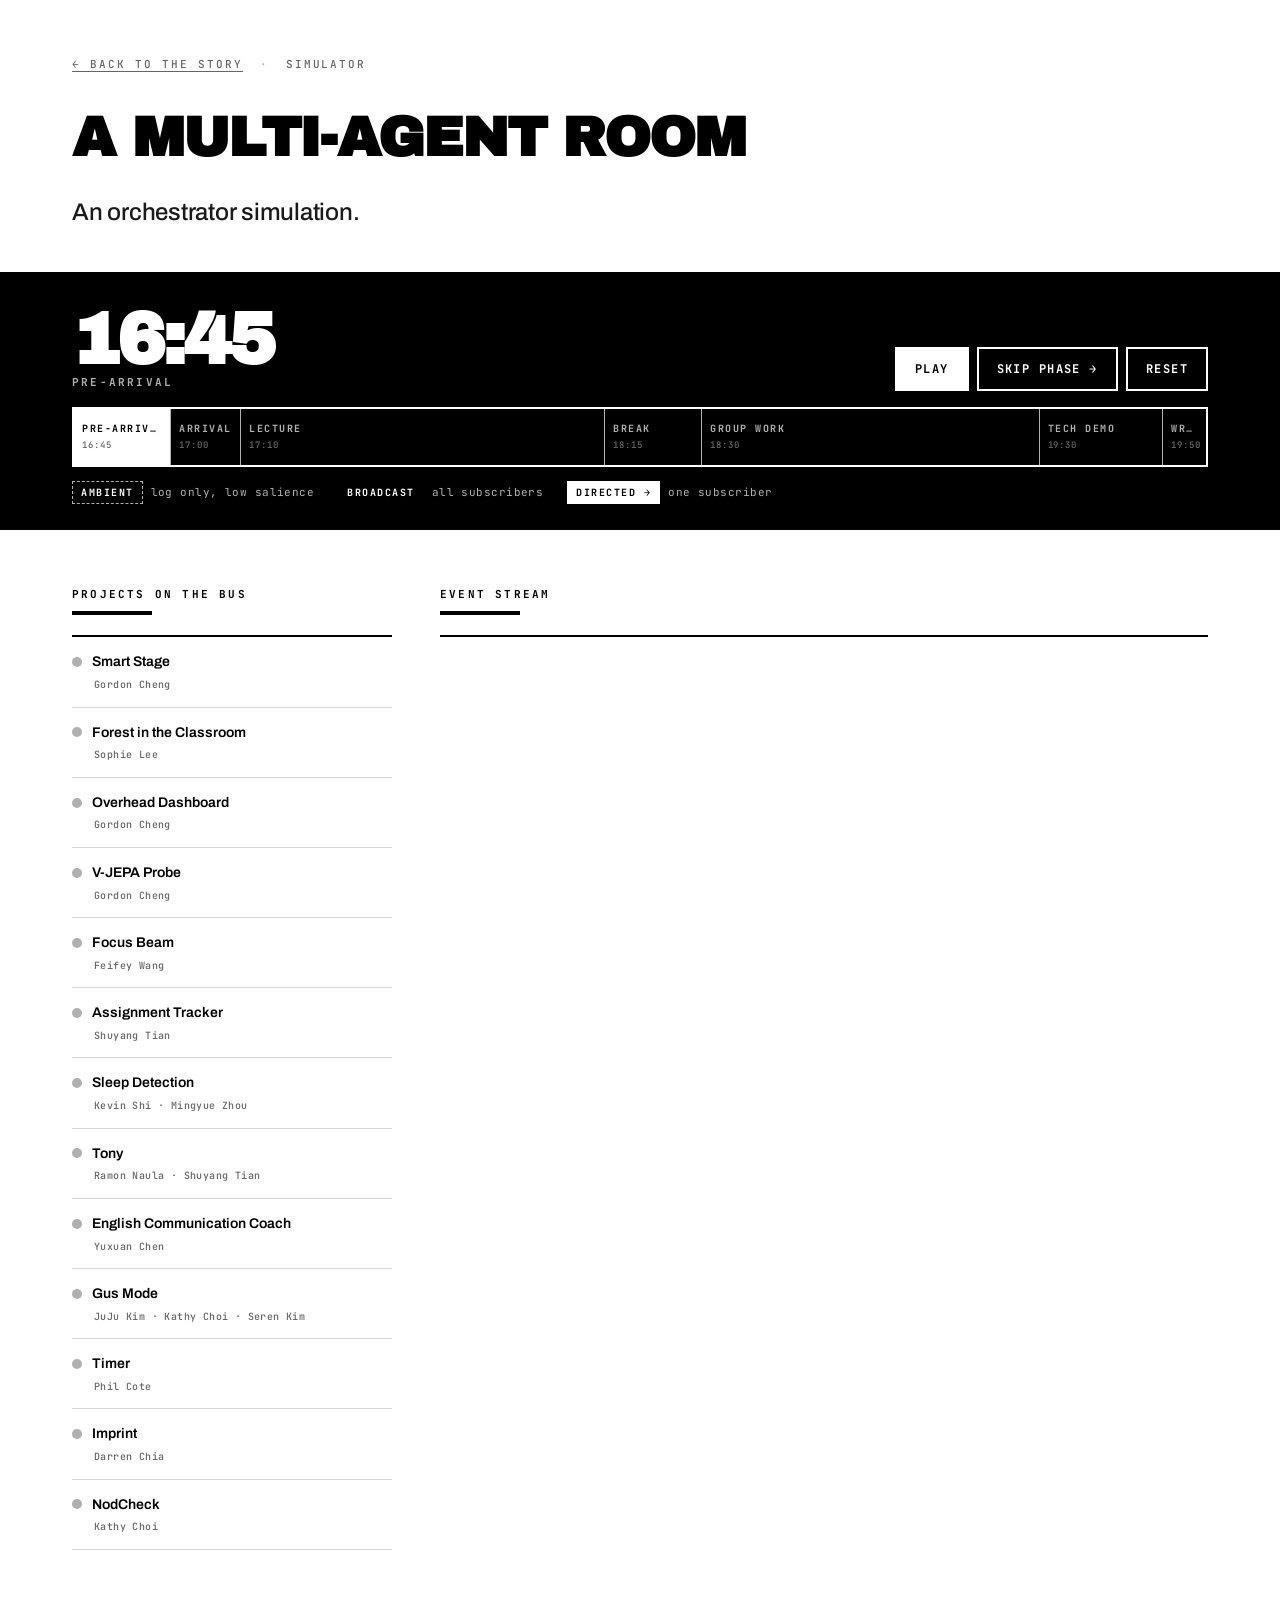
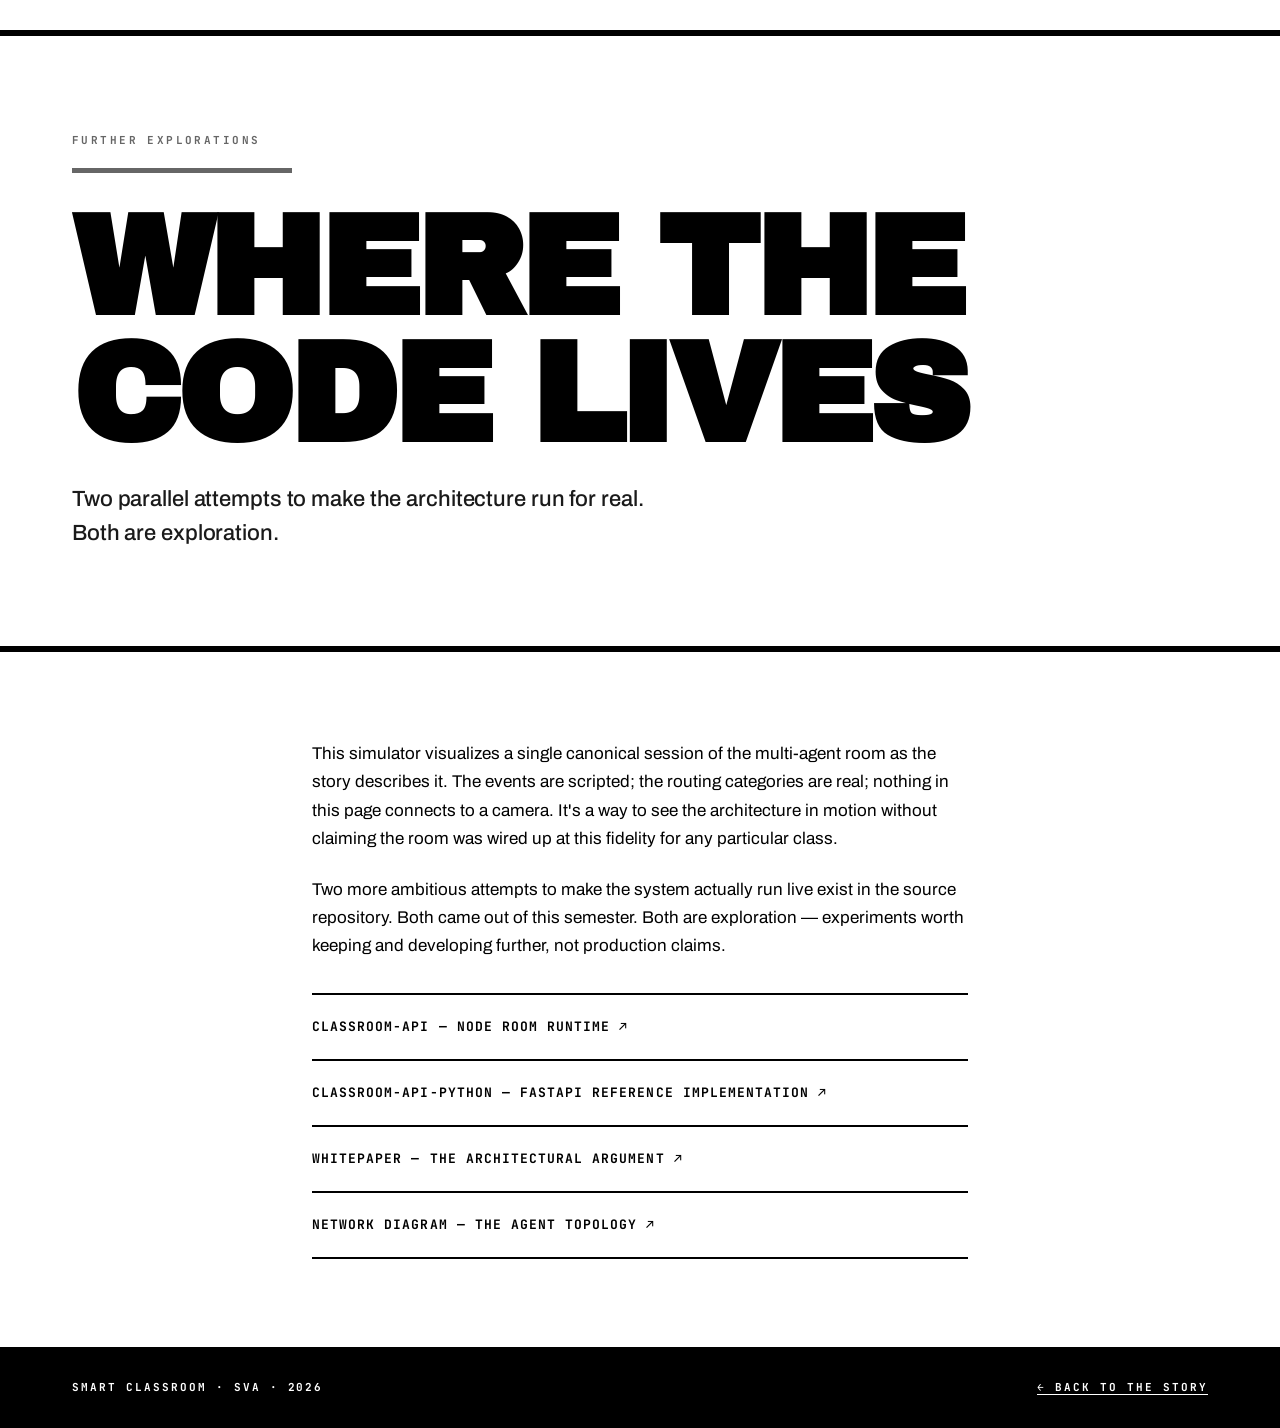
==== simulator.html @ cd3deb0e "add simulator + further explorations" ====
<!DOCTYPE html>
<html lang="en">
<head>
<meta charset="utf-8">
<meta name="viewport" content="width=device-width, initial-scale=1.0">
<title>The Smart Classroom · Simulator</title>
<meta name="description" content="A visualization of what the multi-agent room could do across one Monday session. Companion to the Smart Classroom story site.">
<link rel="preconnect" href="https://fonts.googleapis.com">
<link rel="preconnect" href="https://fonts.gstatic.com" crossorigin>
<link href="https://fonts.googleapis.com/css2?family=Archivo:wght@400;500;600;700;800;900&family=Archivo+Black&family=JetBrains+Mono:wght@400;500;700&display=swap" rel="stylesheet">
<link rel="stylesheet" href="style.css?v=10">
<link rel="stylesheet" href="simulator.css?v=3">
</head>
<body class="simulator-body">

<header class="masthead">
  <div class="masthead-inner">
    <div class="meta">
      <span class="meta-label"><a href="index.html" style="color:inherit; border-bottom-color:inherit;">&larr; Back to the story</a></span>
      <span class="meta-sep">·</span>
      <span class="meta-label">Simulator</span>
    </div>
    <h1 class="masthead-title">A Multi-Agent Room</h1>
    <p class="masthead-sub">An orchestrator simulation.</p>
  </div>
</header>

<main class="sim-main">

  <!-- ─── Control bar ─────────────────────────────────────────── -->
  <section class="sim-controls">
    <div class="container container-wide">
      <div class="sim-clock-row">
        <div class="sim-clock">
          <span class="sim-clock-time" id="sim-time">16:45</span>
          <span class="sim-clock-phase" id="sim-phase-label">PRE-ARRIVAL</span>
        </div>
        <div class="sim-buttons">
          <button id="btn-play" class="sim-btn sim-btn-primary">Play</button>
          <button id="btn-skip" class="sim-btn">Skip phase &rarr;</button>
          <button id="btn-reset" class="sim-btn">Reset</button>
        </div>
      </div>

      <!-- Phase timeline -->
      <div class="sim-phaseline" id="sim-phaseline"></div>

      <!-- Routing legend -->
      <div class="sim-legend">
        <span class="sim-legend-item"><span class="badge badge-ambient">AMBIENT</span> log only, low salience</span>
        <span class="sim-legend-item"><span class="badge badge-broadcast">BROADCAST</span> all subscribers</span>
        <span class="sim-legend-item"><span class="badge badge-directed">DIRECTED &rarr;</span> one subscriber</span>
      </div>
    </div>
  </section>

  <!-- ─── Main layout: project grid + event stream ────────────── -->
  <section class="sim-layout">
    <div class="container container-wide">
      <div class="sim-grid">

        <aside class="sim-projects" id="sim-projects-panel">
          <h2 class="sim-panel-title">Projects on the bus</h2>
          <ul class="sim-project-list" id="sim-project-list"></ul>
        </aside>

        <article class="sim-stream-wrap">
          <h2 class="sim-panel-title">Event stream</h2>
          <ol class="sim-stream" id="sim-stream"></ol>
        </article>

      </div>
    </div>
  </section>

  <!-- ─── Further Explorations ─────────────────────────────────── -->
  <section class="phase-card phase-card-light">
    <div class="container">
      <div class="phase-meta">
        <span class="phase-num">Further Explorations</span>
      </div>
      <h2 class="phase-title">Where the code lives</h2>
      <p class="phase-sub">Two parallel attempts to make the architecture run for real. Both are exploration.</p>
    </div>
  </section>

  <section class="chapter">
    <div class="container">
      <p>
        This simulator visualizes a single canonical session of the multi-agent room as the story
        describes it. The events are scripted; the routing categories are real; nothing in this page
        connects to a camera. It's a way to see the architecture in motion without claiming the room
        was wired up at this fidelity for any particular class.
      </p>
      <p>
        Two more ambitious attempts to make the system actually run live exist in the source
        repository. Both came out of this semester. Both are exploration &mdash; experiments worth keeping
        and developing further, not production claims.
      </p>
      <ul class="links">
        <li>
          <a href="https://github.com/kandizzy/smart-objects-cameras/tree/main/classroom-api" target="_blank" rel="noopener">
            classroom-api &mdash; Node room runtime &nearr;
          </a>
        </li>
        <li>
          <a href="https://github.com/kandizzy/smart-objects-cameras/tree/main/classroom-api-python" target="_blank" rel="noopener">
            classroom-api-python &mdash; FastAPI reference implementation &nearr;
          </a>
        </li>
        <li>
          <a href="https://github.com/kandizzy/smart-objects-cameras/blob/main/docs/whitepaper/multi-agent-classroom.md" target="_blank" rel="noopener">
            Whitepaper &mdash; the architectural argument &nearr;
          </a>
        </li>
        <li>
          <a href="https://github.com/kandizzy/smart-objects-cameras/blob/main/docs/whitepaper/diagrams/network-diagram.html" target="_blank" rel="noopener">
            Network diagram &mdash; the agent topology &nearr;
          </a>
        </li>
      </ul>
    </div>
  </section>

</main>

<footer class="colophon-footer">
  <div class="container">
    <span>Smart Classroom &middot; SVA &middot; 2026</span>
    <span><a href="index.html">&larr; Back to the story</a></span>
  </div>
</footer>

<script src="simulator-data.js?v=3"></script>
<script src="simulator.js?v=3"></script>
</body>
</html>
---- style.css ----
/* ────────────────────────────────────────────────────────────────
   Smart Classroom Story — Bauhaus B&W
   Geometric sans throughout. No serifs. Weight does the work.
──────────────────────────────────────────────────────────────── */

:root {
  --font-display: "Archivo Black", "Archivo", Helvetica, Arial, sans-serif;
  --font-sans:    "Archivo", Helvetica, Arial, sans-serif;
  --font-mono:    "JetBrains Mono", "SF Mono", monospace;

  --ink:        #000000;
  --ink-soft:   #1a1a1a;
  --ink-muted:  #666666;
  --ink-faint:  #b0b0b0;
  --paper:      #ffffff;
  --paper-deep: #ededed;
  --rule:       #000000;
}

* { margin: 0; padding: 0; box-sizing: border-box; }

html { scroll-behavior: smooth; }

/* Anchor targets: extra space above so the section title isn't crammed against the top */
:target {
  scroll-margin-top: 32px;
}
:target::before {
  content: "";
  display: inline-block;
  width: 8px;
  height: 8px;
  margin-right: 14px;
  background: var(--ink);
  vertical-align: middle;
}

body {
  background: var(--paper);
  color: var(--ink);
  font-family: var(--font-sans);
  font-size: 16px;
  line-height: 1.55;
  -webkit-font-smoothing: antialiased;
  text-rendering: optimizeLegibility;
}

a {
  color: var(--ink);
  text-decoration: none;
  border-bottom: 1px solid var(--ink);
  transition: opacity 0.15s;
}
a:hover { opacity: 0.55; }

/* ─── Container ─────────────────────────────────────────────── */

.container {
  max-width: 720px;
  margin: 0 auto;
  padding: 0 32px;
}

/* ─── Masthead ──────────────────────────────────────────────── */

.masthead {
  border-bottom: 6px solid var(--rule);
  padding: 96px 0 64px;
  background: var(--paper);
}

.masthead-inner {
  max-width: 1200px;
  margin: 0 auto;
  padding: 0 32px;
}

.meta {
  font-family: var(--font-mono);
  font-size: 11px;
  font-weight: 500;
  letter-spacing: 0.18em;
  text-transform: uppercase;
  color: var(--ink-muted);
  margin-bottom: 40px;
}
.meta-sep { margin: 0 8px; color: var(--ink-faint); }

.masthead-title {
  font-family: var(--font-display);
  font-weight: 900;
  font-size: clamp(64px, 14vw, 168px);
  line-height: 0.88;
  letter-spacing: -0.04em;
  text-transform: uppercase;
  color: var(--ink);
  margin-bottom: 32px;
}

.masthead-sub {
  font-family: var(--font-sans);
  font-weight: 500;
  font-size: clamp(18px, 2.5vw, 24px);
  letter-spacing: -0.01em;
  color: var(--ink-soft);
  max-width: 640px;
}

/* ─── Phase Cards ───────────────────────────────────────────── */

.phase-card {
  background: var(--ink);
  color: var(--paper);
  padding: 96px 0;
  margin-top: 0;
  border-top: 6px solid var(--rule);
  border-bottom: 6px solid var(--rule);
}
.phase-card .container {
  max-width: 1200px;
}

.phase-card-light {
  background: var(--paper);
  color: var(--ink);
}
.phase-card-light .phase-meta { color: var(--ink-muted); border-color: var(--ink); opacity: 1; }
.phase-card-light .phase-time { color: var(--ink); }
.phase-card-light .phase-num { color: var(--ink-muted); }
.phase-card-light .phase-sub { color: var(--ink-soft); }

.phase-meta {
  font-family: var(--font-mono);
  font-size: 11px;
  font-weight: 700;
  letter-spacing: 0.22em;
  text-transform: uppercase;
  color: var(--paper);
  display: flex;
  justify-content: space-between;
  align-items: baseline;
  margin-bottom: 32px;
  padding-bottom: 24px;
  position: relative;
  opacity: 0.95;
}
/* Partial-width left-anchored bar — Swiss/Bauhaus rule.
   Doesn't reach the right edge; that's the point. */
.phase-meta::after {
  content: "";
  position: absolute;
  bottom: 0;
  left: 0;
  width: 220px;
  height: 5px;
  background: currentColor;
}

.phase-time {
  font-size: 14px;
  font-weight: 700;
  letter-spacing: 0.18em;
}

.phase-title {
  font-family: var(--font-display);
  font-weight: 900;
  font-size: clamp(56px, 11vw, 144px);
  line-height: 0.9;
  letter-spacing: -0.04em;
  text-transform: uppercase;
  margin-bottom: 24px;
}

.phase-sub {
  font-family: var(--font-sans);
  font-weight: 500;
  font-size: clamp(16px, 2vw, 22px);
  letter-spacing: -0.005em;
  color: var(--paper-deep);
  max-width: 600px;
}

/* ─── Chapters ──────────────────────────────────────────────── */

.chapter {
  padding: 88px 0;
}

.chapter-hero {
  padding: 96px 0 80px;
  border-bottom: 2px solid var(--ink);
}

.lede {
  font-family: var(--font-sans);
  font-weight: 600;
  font-size: clamp(22px, 2.8vw, 30px);
  line-height: 1.3;
  letter-spacing: -0.015em;
  margin-bottom: 32px;
  color: var(--ink);
}

.lede-runner {
  font-family: var(--font-sans);
  font-weight: 400;
  font-size: 16px;
  line-height: 1.65;
  color: var(--ink-soft);
  max-width: 600px;
}

.chapter p {
  font-family: var(--font-sans);
  font-weight: 400;
  font-size: 17px;
  line-height: 1.65;
  margin-bottom: 1.4em;
  color: var(--ink);
}

.chapter p strong {
  font-family: var(--font-sans);
  font-weight: 800;
  letter-spacing: -0.01em;
}

.chapter p em {
  font-style: italic;
}

.aside {
  font-family: var(--font-mono) !important;
  font-size: 12px !important;
  font-weight: 400 !important;
  line-height: 1.6 !important;
  color: var(--ink-soft) !important;
  border-left: 4px solid var(--ink);
  padding: 4px 0 4px 20px;
  margin: 2.5em 0;
  max-width: 600px;
  text-transform: none;
  letter-spacing: 0;
}

/* ─── Blockquotes ───────────────────────────────────────────── */

blockquote {
  margin: 3em 0;
  padding: 32px 0;
  border-top: 4px solid var(--ink);
  border-bottom: 4px solid var(--ink);
}

blockquote p {
  font-family: var(--font-sans) !important;
  font-weight: 700 !important;
  font-style: normal !important;
  font-size: clamp(22px, 2.8vw, 28px) !important;
  line-height: 1.3 !important;
  letter-spacing: -0.02em !important;
  margin-bottom: 20px !important;
  color: var(--ink);
}

blockquote cite {
  font-family: var(--font-mono);
  font-style: normal;
  font-size: 11px;
  font-weight: 700;
  letter-spacing: 0.18em;
  text-transform: uppercase;
  color: var(--ink-muted);
  display: block;
}

/* ─── Figures ───────────────────────────────────────────────── */

.figure {
  margin: 3em 0;
}

.figure img,
.figure video {
  display: block;
  width: 100%;
  height: auto;
  border: 2px solid var(--ink);
  background: var(--ink);
}

.figure video {
  outline: none;
}

.figure-wide {
  max-width: 1200px;
  margin-left: 50%;
  transform: translateX(-50%);
  width: min(calc(100vw - 64px), 1200px);
}

.figure figcaption {
  font-family: var(--font-mono);
  font-size: 11px;
  font-weight: 500;
  letter-spacing: 0.08em;
  color: var(--ink);
  margin-top: 12px;
  padding-top: 10px;
  border-top: 2px solid var(--ink);
  line-height: 1.5;
  text-transform: uppercase;
}

/* ─── Links list ────────────────────────────────────────────── */

.links {
  list-style: none;
  margin-top: 2em;
  border-top: 2px solid var(--ink);
}
.links li {
  border-bottom: 2px solid var(--ink);
}
.links a {
  display: block;
  padding: 22px 0;
  font-family: var(--font-mono);
  font-size: 13px;
  font-weight: 700;
  letter-spacing: 0.08em;
  text-transform: uppercase;
  border-bottom: none;
  color: var(--ink);
  transition: padding 0.15s, background 0.15s;
}
.links a:hover {
  background: var(--ink);
  color: var(--paper);
  opacity: 1;
  padding-left: 16px;
  padding-right: 16px;
}

/* ─── Credits ───────────────────────────────────────────────── */

.chapter-credits {
  background: var(--paper-deep);
  padding: 96px 0 64px;
  border-top: 6px solid var(--rule);
}

.credits-title {
  font-family: var(--font-display);
  font-weight: 900;
  font-size: clamp(48px, 7vw, 88px);
  line-height: 0.9;
  letter-spacing: -0.04em;
  text-transform: uppercase;
  margin-bottom: 56px;
}

.credits-grid {
  display: grid;
  grid-template-columns: repeat(auto-fit, minmax(240px, 1fr));
  gap: 48px;
  margin-bottom: 48px;
}

.credits-block h3 {
  font-family: var(--font-mono);
  font-size: 11px;
  font-weight: 700;
  letter-spacing: 0.2em;
  text-transform: uppercase;
  color: var(--ink);
  margin-bottom: 16px;
  padding-bottom: 12px;
  position: relative;
}
.credits-block h3::after {
  content: "";
  position: absolute;
  bottom: 0;
  left: 0;
  width: 80px;
  height: 4px;
  background: var(--ink);
}

.credits-block ul {
  list-style: none;
}

.credits-block li {
  font-family: var(--font-sans);
  font-weight: 400;
  font-size: 15px;
  line-height: 1.7;
  color: var(--ink-soft);
}

.credits-block li a {
  font-family: var(--font-mono);
  font-size: 12px;
  font-weight: 500;
  border-bottom: 1px solid var(--ink-faint);
}

.project-jump {
  display: grid;
  grid-template-columns: repeat(auto-fill, minmax(180px, 1fr));
  gap: 8px 24px;
}
.project-jump li {
  font-size: 13px;
}
.project-jump a {
  font-family: var(--font-mono);
  font-size: 12px;
  font-weight: 500;
  letter-spacing: 0.04em;
  text-transform: uppercase;
  border-bottom: 1px solid var(--ink-faint);
}

.colophon {
  font-family: var(--font-sans);
  font-weight: 400;
  font-size: 14px;
  line-height: 1.65;
  color: var(--ink-muted);
  max-width: 640px;
  margin-top: 48px;
  padding-top: 24px;
  border-top: 2px solid var(--ink);
}
.colophon em { font-style: normal; font-weight: 700; }

/* ─── Footer ────────────────────────────────────────────────── */

.colophon-footer {
  background: var(--ink);
  color: var(--paper);
  padding: 32px 0;
}
.colophon-footer .container {
  max-width: 1200px;
  display: flex;
  justify-content: space-between;
  align-items: center;
  font-family: var(--font-mono);
  font-size: 11px;
  font-weight: 700;
  letter-spacing: 0.18em;
  text-transform: uppercase;
}
.colophon-footer a {
  color: var(--paper);
  border-bottom-color: var(--paper);
}

/* ─── Mobile ────────────────────────────────────────────────── */

@media (max-width: 640px) {
  .container { padding: 0 20px; }
  .masthead { padding: 56px 0 40px; }
  .phase-card { padding: 56px 0; }
  .chapter { padding: 56px 0; }
  .figure-wide { width: calc(100vw - 40px); }

  /* Display titles: pure-vw scaling so long single words ("Classroom",
     "Contributors") don't overshoot the viewport at narrow widths. */
  .masthead-title {
    font-size: 11vw;
    letter-spacing: -0.05em;
    line-height: 0.92;
  }
  .phase-title {
    font-size: 12vw;
    letter-spacing: -0.03em;
    line-height: 0.92;
  }
  .credits-title {
    font-size: 8.5vw;
    letter-spacing: -0.05em;
    line-height: 0.92;
  }

  /* Safety net: hyphenate long words rather than overflow. */
  .masthead-title,
  .phase-title,
  .credits-title {
    overflow-wrap: break-word;
    hyphens: auto;
    -webkit-hyphens: auto;
  }
}

/* ─── Print ─────────────────────────────────────────────────── */

@media print {
  body { background: white; color: black; font-size: 11pt; }
  .phase-card { background: white; color: black; border-top: 2pt solid black; border-bottom: 2pt solid black; padding: 32pt 0; page-break-before: always; }
  .phase-title, .phase-sub, .phase-meta, .phase-time { color: black !important; }
  .colophon-footer { background: white; color: black; border-top: 1pt solid black; }
  .figure { page-break-inside: avoid; }
  .links { display: none; }
}
---- simulator.css ----
/* ────────────────────────────────────────────────────────────────
   Simulator — extends style.css with playback-specific bits.
──────────────────────────────────────────────────────────────── */

.simulator-body { background: var(--paper); }

/* Smaller masthead title on the simulator page — the clock is the
   primary visual, so the page title plays a supporting role. */
.simulator-body .masthead-title {
  font-size: clamp(32px, 5vw, 56px);
  letter-spacing: -0.03em;
}
.simulator-body .masthead { padding: 56px 0 40px; }

.container-wide {
  max-width: 1200px;
  margin: 0 auto;
  padding: 0 32px;
}

/* ─── Control bar ───────────────────────────────────────────── */

.sim-controls {
  background: var(--ink);
  color: var(--paper);
  padding: 24px 0 20px;
  border-top: 6px solid var(--rule);
  border-bottom: 6px solid var(--rule);
  position: sticky;
  top: 0;
  z-index: 50;
}

.sim-clock-row {
  display: flex;
  align-items: flex-end;
  justify-content: space-between;
  gap: 24px;
  flex-wrap: wrap;
  margin-bottom: 16px;
}

.sim-clock {
  display: flex;
  flex-direction: column;
  gap: 2px;
}
.sim-clock-time {
  font-family: var(--font-display);
  font-weight: 900;
  font-size: clamp(40px, 6vw, 72px);
  line-height: 0.9;
  letter-spacing: -0.04em;
  color: var(--paper);
}
.sim-clock-phase {
  font-family: var(--font-mono);
  font-size: 11px;
  font-weight: 700;
  letter-spacing: 0.2em;
  color: var(--ink-faint);
}

.sim-buttons {
  display: flex;
  gap: 8px;
  flex-wrap: wrap;
}
.sim-btn {
  font-family: var(--font-mono);
  font-size: 12px;
  font-weight: 700;
  letter-spacing: 0.12em;
  text-transform: uppercase;
  background: transparent;
  color: var(--paper);
  border: 2px solid var(--paper);
  padding: 12px 18px;
  cursor: pointer;
  transition: background 0.15s, color 0.15s;
}
.sim-btn:hover { background: var(--paper); color: var(--ink); }
.sim-btn-primary {
  background: var(--paper);
  color: var(--ink);
}
.sim-btn-primary:hover { background: var(--ink-faint); color: var(--ink); }
.sim-btn-primary.is-playing { background: transparent; color: var(--paper); }

/* ─── Phase line ─────────────────────────────────────────────── */

.sim-phaseline {
  display: flex;
  width: 100%;
  margin-bottom: 14px;
  border: 2px solid var(--paper);
  background: var(--ink);
}
.sim-phaseseg {
  position: relative;
  cursor: pointer;
  padding: 12px 8px;
  border-right: 1px solid var(--ink-faint);
  min-width: 0;
  overflow: hidden;
  transition: background 0.15s;
}
.sim-phaseseg:last-child { border-right: 0; }
.sim-phaseseg-inner {
  position: absolute;
  inset: 0;
  background: transparent;
  pointer-events: none;
}
.sim-phaseseg-label {
  font-family: var(--font-mono);
  font-size: 10px;
  font-weight: 700;
  letter-spacing: 0.15em;
  text-transform: uppercase;
  color: var(--ink-faint);
  white-space: nowrap;
  overflow: hidden;
  text-overflow: ellipsis;
  position: relative;
  z-index: 1;
}
.sim-phaseseg-time {
  font-family: var(--font-mono);
  font-size: 9px;
  font-weight: 500;
  letter-spacing: 0.1em;
  color: var(--ink-faint);
  margin-top: 2px;
  position: relative;
  z-index: 1;
  opacity: 0.6;
}
.sim-phaseseg.is-past { background: rgba(255,255,255,0.08); }
.sim-phaseseg.is-current {
  background: var(--paper);
}
.sim-phaseseg.is-current .sim-phaseseg-label,
.sim-phaseseg.is-current .sim-phaseseg-time { color: var(--ink); }
.sim-phaseseg:hover .sim-phaseseg-label { color: var(--paper); }
.sim-phaseseg.is-current:hover .sim-phaseseg-label { color: var(--ink); }

/* ─── Routing legend ────────────────────────────────────────── */

.sim-legend {
  display: flex;
  gap: 24px;
  flex-wrap: wrap;
  font-family: var(--font-mono);
  font-size: 11px;
  color: var(--ink-faint);
  letter-spacing: 0.04em;
}
.sim-legend-item {
  display: inline-flex;
  align-items: center;
  gap: 8px;
}

/* ─── Routing badges ────────────────────────────────────────── */

.badge {
  display: inline-block;
  font-family: var(--font-mono);
  font-size: 10px;
  font-weight: 700;
  letter-spacing: 0.15em;
  padding: 3px 8px;
  border: 1.5px solid currentColor;
  text-transform: uppercase;
  white-space: nowrap;
}
.badge-ambient {
  color: var(--ink-faint);
  border-style: dashed;
  background: transparent;
}
.badge-broadcast {
  color: var(--paper);
  background: var(--ink);
  border-color: var(--ink);
}
.badge-directed {
  color: var(--ink);
  background: var(--paper);
  border-color: var(--ink);
  border-style: solid;
}
/* Inside the dark control bar, ambient needs more contrast */
.sim-controls .badge-ambient {
  color: var(--paper);
  border-color: var(--ink-faint);
}
.sim-controls .badge-directed {
  background: var(--paper);
  color: var(--ink);
  border-color: var(--paper);
}

/* ─── Layout ────────────────────────────────────────────────── */

.sim-layout {
  background: var(--paper);
  padding: 56px 0 80px;
}
.sim-grid {
  display: grid;
  grid-template-columns: minmax(260px, 320px) 1fr;
  gap: 48px;
  align-items: start;
}

.sim-panel-title {
  font-family: var(--font-mono);
  font-size: 11px;
  font-weight: 700;
  letter-spacing: 0.2em;
  text-transform: uppercase;
  color: var(--ink);
  margin-bottom: 20px;
  padding-bottom: 12px;
  position: relative;
}
.sim-panel-title::after {
  content: "";
  position: absolute;
  bottom: 0;
  left: 0;
  width: 80px;
  height: 4px;
  background: var(--ink);
}

/* ─── Project list ──────────────────────────────────────────── */

.sim-project-list { list-style: none; }
.sim-project {
  border-bottom: 1px solid var(--border-subtle, #d8d6d2);
  padding: 14px 0;
  transition: background 0.2s, padding 0.2s;
}
.sim-project:first-child { border-top: 2px solid var(--ink); }
.sim-project-row {
  display: flex;
  align-items: center;
  gap: 10px;
}
.sim-project-dot {
  display: inline-block;
  width: 10px;
  height: 10px;
  border-radius: 50%;
  background: var(--ink-faint);
  flex-shrink: 0;
  transition: background 0.15s, transform 0.2s;
}
.sim-project-name {
  font-family: var(--font-sans);
  font-size: 14px;
  font-weight: 600;
  color: var(--ink);
}
.sim-project-students {
  font-family: var(--font-mono);
  font-size: 10px;
  font-weight: 500;
  letter-spacing: 0.04em;
  color: var(--ink-muted);
  margin-top: 4px;
  margin-left: 22px;
}
.sim-project.is-active {
  background: var(--ink);
  padding-left: 12px;
  padding-right: 12px;
  margin-left: -12px;
  margin-right: -12px;
}
.sim-project.is-active .sim-project-dot {
  background: var(--paper);
  transform: scale(1.2);
}
.sim-project.is-active .sim-project-name { color: var(--paper); }
.sim-project.is-active .sim-project-students { color: var(--ink-faint); }

/* ─── Event stream ──────────────────────────────────────────── */

.sim-stream-wrap {
  min-width: 0;
}
.sim-stream {
  list-style: none;
  border-top: 2px solid var(--ink);
  max-height: 70vh;
  overflow-y: auto;
  padding-right: 8px;
}
.sim-event {
  border-bottom: 1px solid var(--border-subtle, #d8d6d2);
  padding: 16px 0;
  animation: sim-event-in 0.4s ease-out;
}
@keyframes sim-event-in {
  from { opacity: 0; transform: translateY(8px); }
  to   { opacity: 1; transform: translateY(0); }
}
.sim-event-head {
  display: flex;
  align-items: center;
  gap: 12px;
  flex-wrap: wrap;
  margin-bottom: 6px;
}
.sim-event-time {
  font-family: var(--font-mono);
  font-size: 13px;
  font-weight: 700;
  color: var(--ink);
  letter-spacing: 0.05em;
}
.sim-event-source {
  font-family: var(--font-mono);
  font-size: 12px;
  font-weight: 600;
  color: var(--ink);
  letter-spacing: 0.02em;
}
.sim-event-type {
  color: var(--ink-muted);
  font-weight: 400;
}
.sim-event-summary {
  font-family: var(--font-sans);
  font-size: 14px;
  line-height: 1.5;
  color: var(--ink-soft);
  padding-left: 0;
}
.sim-event-summary strong {
  font-family: var(--font-mono);
  font-size: 12px;
  color: var(--ink);
  letter-spacing: 0.04em;
}

/* ─── Mobile ────────────────────────────────────────────────── */

@media (max-width: 720px) {
  .container-wide { padding: 0 20px; }
  .sim-controls { padding: 32px 0 24px; }
  .sim-clock-row { flex-direction: column; align-items: flex-start; gap: 16px; }
  .sim-clock-time { font-size: 56px; }
  .sim-buttons { width: 100%; }
  .sim-btn { flex: 1 1 auto; padding: 14px 8px; }
  .sim-grid { grid-template-columns: 1fr; gap: 40px; }
  .sim-stream { max-height: none; }
  .sim-phaseseg-time { display: none; }
  .sim-phaseseg-label { font-size: 9px; }
}
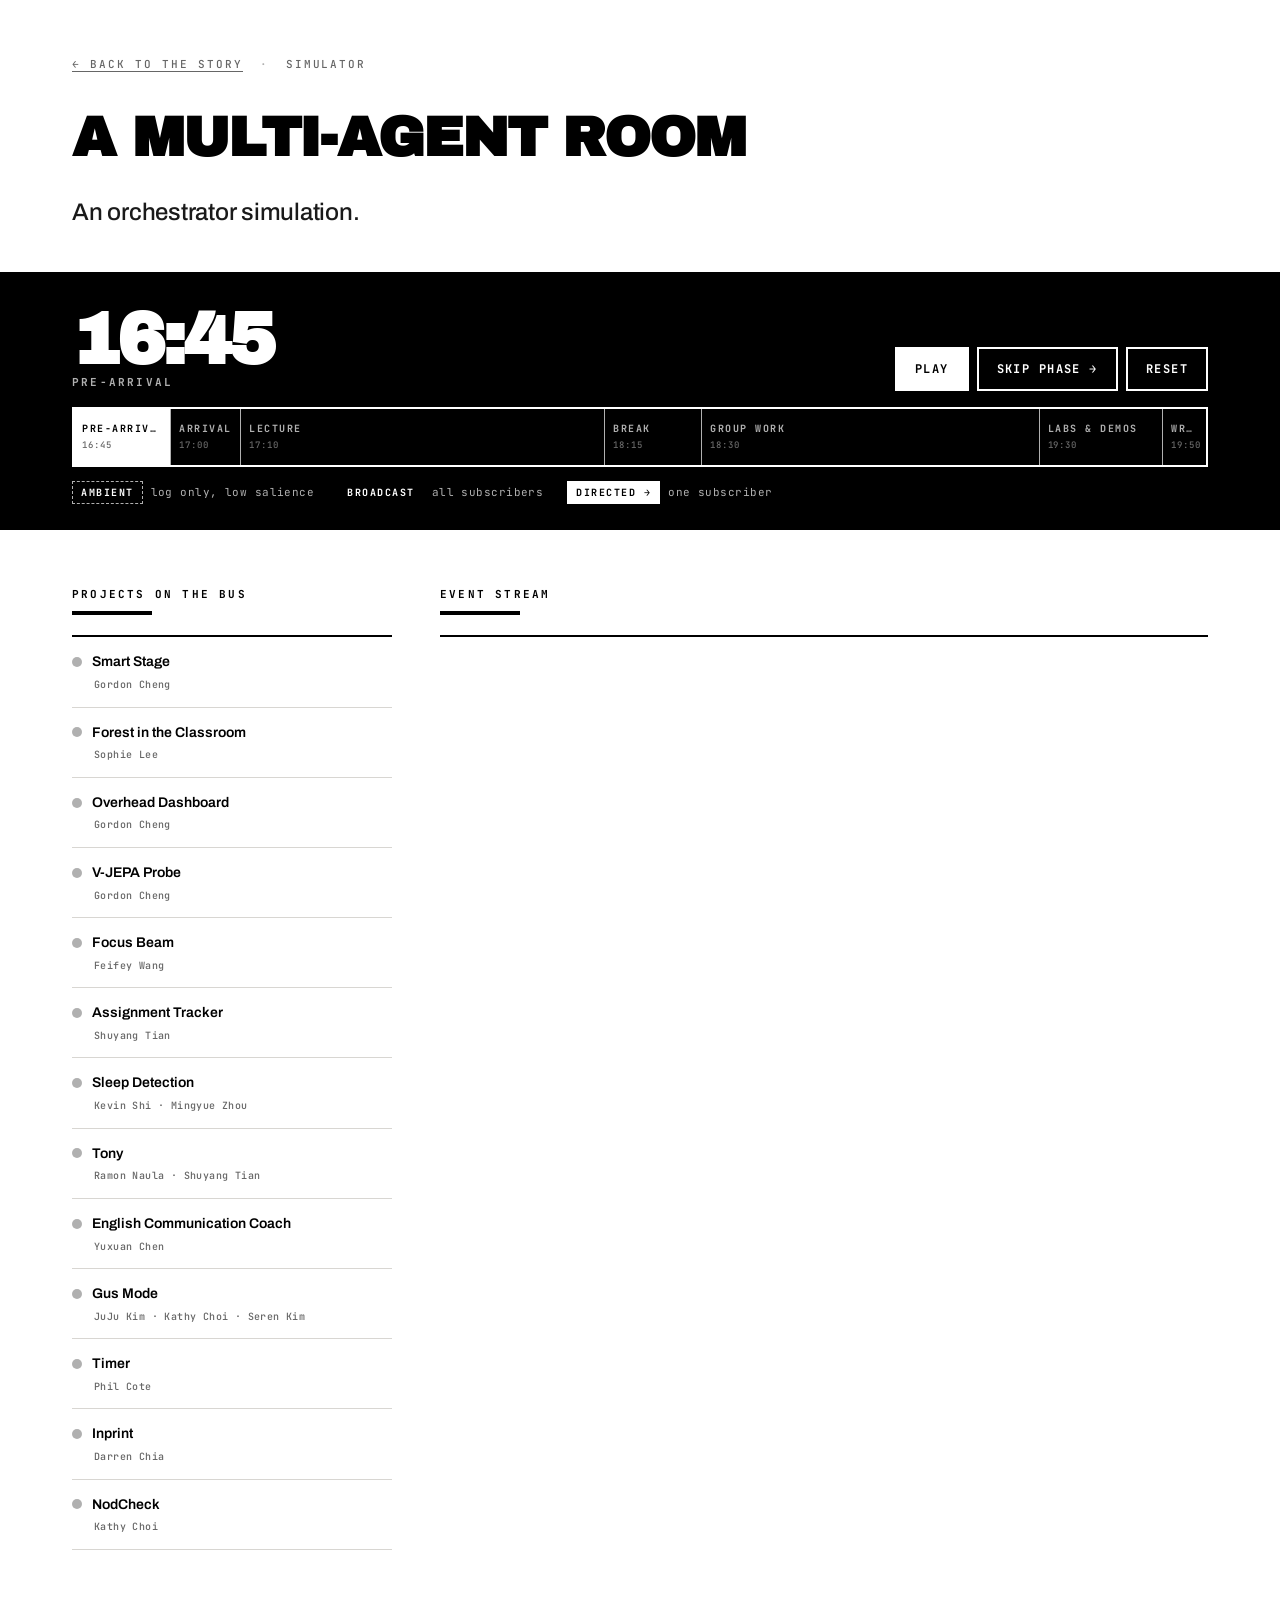
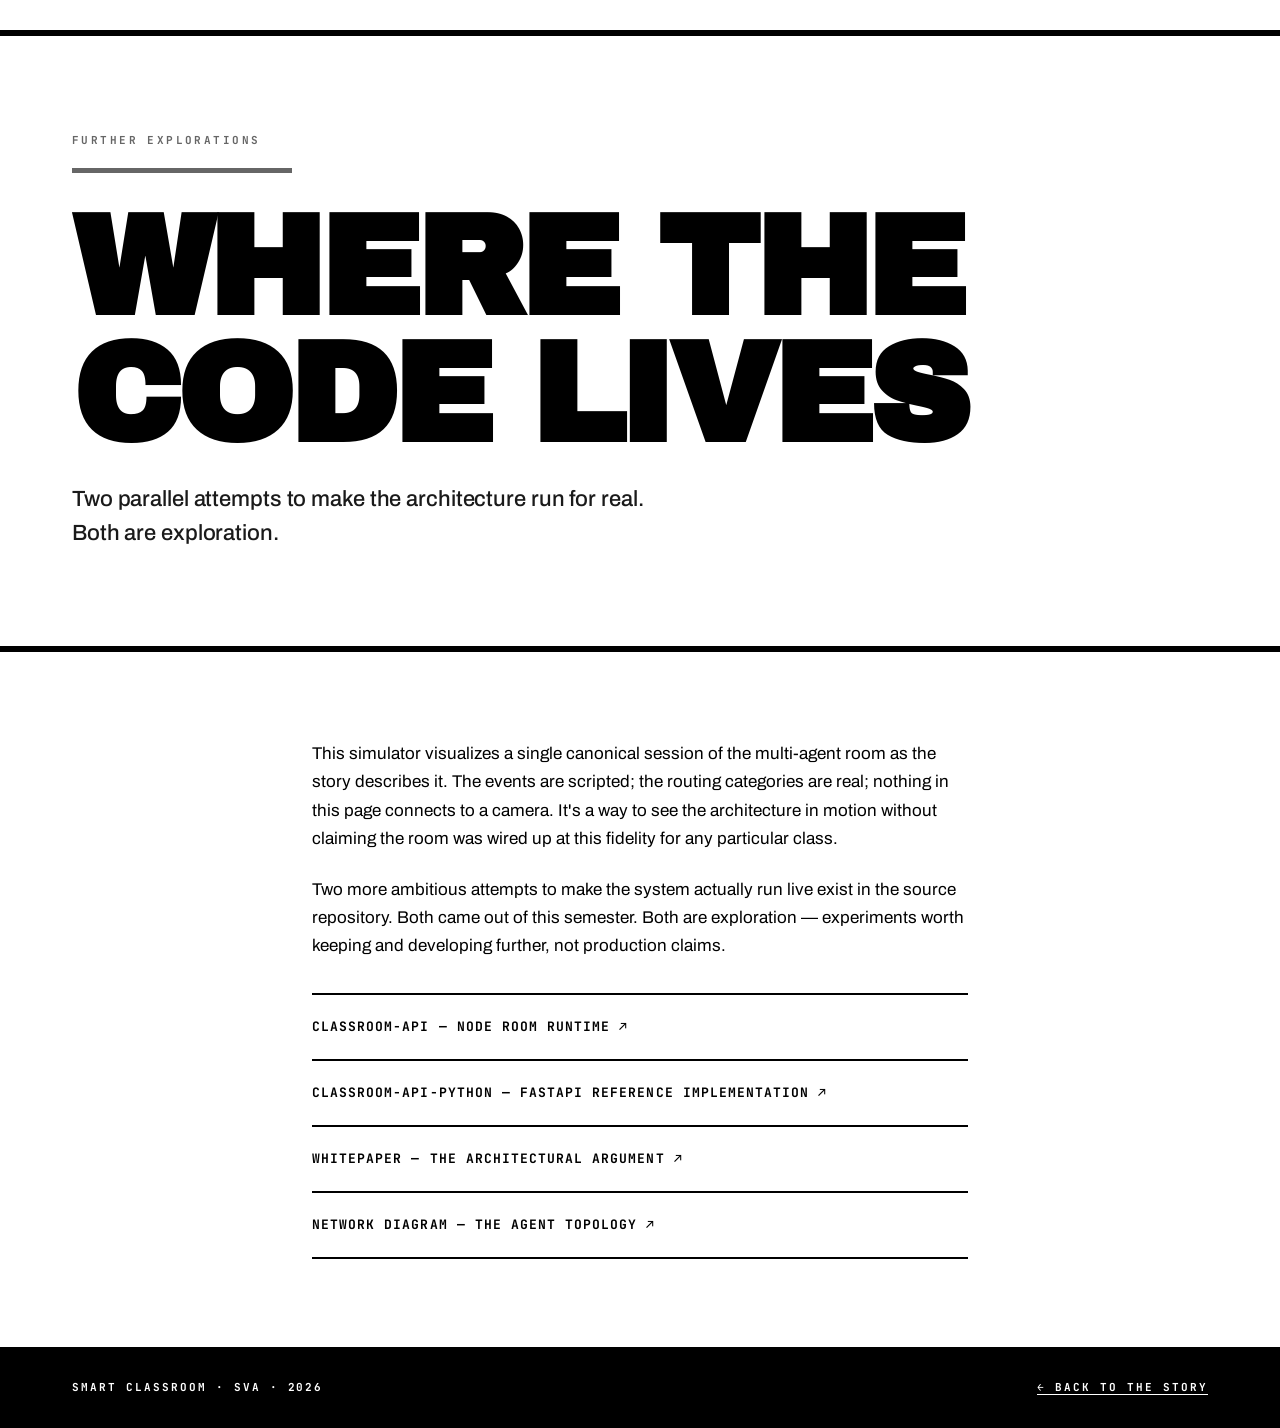
==== commit 0ce2b58a: "add Plausible analytics to index and simulator" ====
--- a/simulator.html
+++ b/simulator.html
@@ -9,9 +9,53 @@
 <link rel="preconnect" href="https://fonts.gstatic.com" crossorigin>
 <link href="https://fonts.googleapis.com/css2?family=Archivo:wght@400;500;600;700;800;900&family=Archivo+Black&family=JetBrains+Mono:wght@400;500;700&display=swap" rel="stylesheet">
 <link rel="stylesheet" href="style.css?v=10">
-<link rel="stylesheet" href="simulator.css?v=3">
+<link rel="stylesheet" href="simulator.css?v=4">
+<style>
+  html.fonts-loading body > *:not(.page-spinner) { opacity: 0; }
+  body > *:not(.page-spinner) { transition: opacity 0.18s ease-out; }
+  .page-spinner {
+    display: none;
+    position: fixed; inset: 0;
+    align-items: center; justify-content: center;
+    pointer-events: none;
+    z-index: 1000;
+  }
+  html.fonts-loading .page-spinner { display: flex; }
+  .page-spinner svg {
+    animation: page-spinner-rotate 1.4s linear infinite;
+  }
+  @keyframes page-spinner-rotate { to { transform: rotate(360deg); } }
+</style>
+<script>
+  (function () {
+    var h = document.documentElement;
+    h.classList.add('fonts-loading');
+    function reveal() { h.classList.remove('fonts-loading'); }
+    if (document.fonts && document.fonts.ready) {
+      document.fonts.ready.then(reveal);
+      setTimeout(reveal, 2000);
+    } else {
+      reveal();
+    }
+  })();
+</script>
+<!-- Privacy-friendly analytics by Plausible -->
+<script async src="https://plausible.io/js/pa-TwCfdIUMh9_8q5YPkaI5g.js"></script>
+<script>
+  window.plausible=window.plausible||function(){(plausible.q=plausible.q||[]).push(arguments)},plausible.init=plausible.init||function(i){plausible.o=i||{}};
+  plausible.init()
+</script>
 </head>
 <body class="simulator-body">
+
+<div class="page-spinner" aria-hidden="true">
+  <svg width="72" height="72" viewBox="0 0 28 28" xmlns="http://www.w3.org/2000/svg">
+    <!-- Bauhaus primary forms — circle, square, triangle — rotating as one. -->
+    <circle cx="14" cy="5" r="2.5" fill="#000"/>
+    <rect x="4.2" y="16.5" width="4" height="4" fill="#000"/>
+    <polygon points="19.8,16.5 23.8,16.5 21.8,20.5" fill="#000"/>
+  </svg>
+</div>
 
 <header class="masthead">
   <div class="masthead-inner">
@@ -57,14 +101,21 @@
   <!-- ─── Main layout: project grid + event stream ────────────── -->
   <section class="sim-layout">
     <div class="container container-wide">
+
+      <!-- Mobile-only tabs: switch between projects and stream. -->
+      <div class="sim-tabs" role="tablist">
+        <button type="button" class="sim-tab is-active" data-tab="projects" role="tab" aria-selected="true">Projects</button>
+        <button type="button" class="sim-tab" data-tab="stream" role="tab" aria-selected="false">Event stream</button>
+      </div>
+
       <div class="sim-grid">
 
-        <aside class="sim-projects" id="sim-projects-panel">
+        <aside class="sim-projects sim-tabpanel is-active" id="sim-projects-panel" data-tab="projects" role="tabpanel">
           <h2 class="sim-panel-title">Projects on the bus</h2>
           <ul class="sim-project-list" id="sim-project-list"></ul>
         </aside>
 
-        <article class="sim-stream-wrap">
+        <article class="sim-stream-wrap sim-tabpanel" data-tab="stream" role="tabpanel">
           <h2 class="sim-panel-title">Event stream</h2>
           <ol class="sim-stream" id="sim-stream"></ol>
         </article>
@@ -132,6 +183,6 @@
 </footer>
 
 <script src="simulator-data.js?v=3"></script>
-<script src="simulator.js?v=3"></script>
+<script src="simulator.js?v=4"></script>
 </body>
 </html>
--- a/simulator.css
+++ b/simulator.css
@@ -215,6 +215,35 @@
   align-items: start;
 }
 
+/* Tabs: hidden on desktop, shown on mobile via media query below. */
+.sim-tabs {
+  display: none;
+  margin-bottom: 32px;
+  border: 2px solid var(--ink);
+}
+.sim-tab {
+  flex: 1 1 0;
+  padding: 14px 12px;
+  font-family: var(--font-mono);
+  font-size: 12px;
+  font-weight: 700;
+  letter-spacing: 0.15em;
+  text-transform: uppercase;
+  background: var(--paper);
+  color: var(--ink);
+  border: none;
+  border-right: 2px solid var(--ink);
+  cursor: pointer;
+  transition: background 0.15s, color 0.15s;
+}
+.sim-tab:last-child { border-right: none; }
+.sim-tab:hover { background: var(--paper-deep); }
+.sim-tab.is-active {
+  background: var(--ink);
+  color: var(--paper);
+}
+.sim-tab.is-active:hover { background: var(--ink); }
+
 .sim-panel-title {
   font-family: var(--font-mono);
   font-size: 11px;
@@ -357,8 +386,13 @@
   .sim-clock-time { font-size: 56px; }
   .sim-buttons { width: 100%; }
   .sim-btn { flex: 1 1 auto; padding: 14px 8px; }
-  .sim-grid { grid-template-columns: 1fr; gap: 40px; }
+  .sim-grid { grid-template-columns: 1fr; gap: 0; }
   .sim-stream { max-height: none; }
   .sim-phaseseg-time { display: none; }
   .sim-phaseseg-label { font-size: 9px; }
-}
+
+  /* Show tabs, hide inactive panel */
+  .sim-tabs { display: flex; }
+  .sim-tabpanel { display: none; }
+  .sim-tabpanel.is-active { display: block; }
+}
